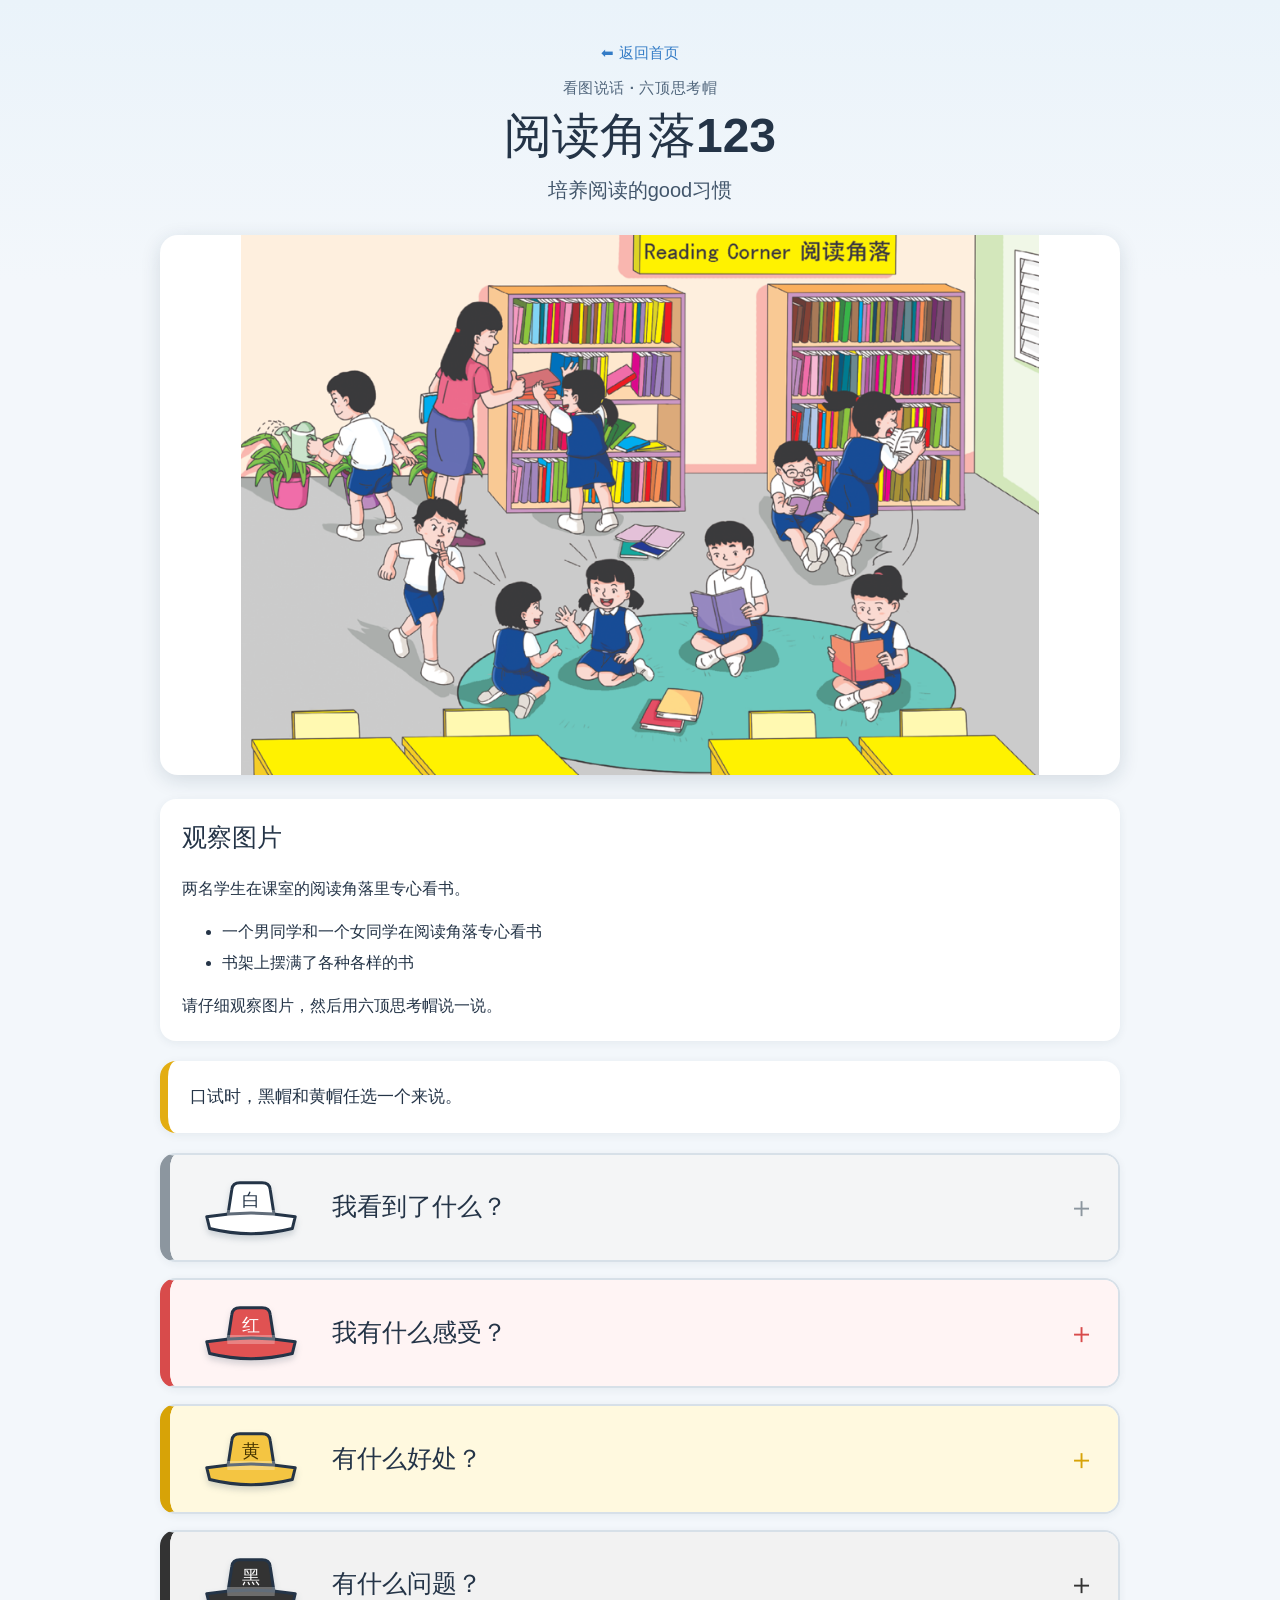
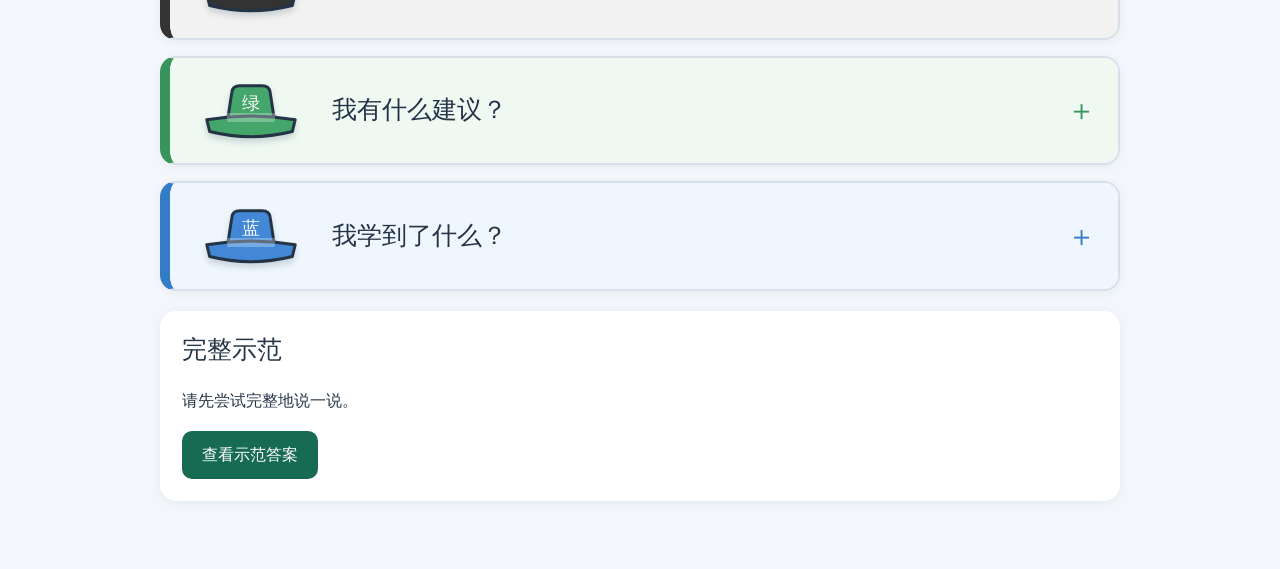
==== lessons/p3-reading-corner/index.html @ 95b69a46 "Initial commit" ====
<!doctype html>
<html lang="zh-Hans">
<head>
  <meta charset="UTF-8">
  <meta name="viewport" content="width=device-width, initial-scale=1">
  <meta name="theme-color" content="#f3f7fb">
  <title>阅读角落123 · 六顶思考帽</title>
  <link rel="stylesheet" href="../lesson.css">
</head>
<body>
  <main id="lesson-root" class="lesson"></main>

  <script src="data.js"></script>
  <script src="../lesson.js"></script>
</body>
</html>
---- lessons/lesson.css ----
/* ============================================================
   lesson.css — 所有课程共用的样式
   请勿在这里加入某一课特有的内容；课程内容一律放在各课的
   data.js 里。这个文件改一次，所有课程页面都会一起更新。
   ============================================================ */

:root {
  font-family:
    "Microsoft YaHei",
    "PingFang SC",
    "Noto Sans CJK SC",
    "Source Han Sans SC",
    Arial,
    sans-serif;

  color: #243447;
  background: #f3f7fb;
  font-synthesis: none;
}

* {
  box-sizing: border-box;
}

html {
  font-size: 16px;
  -webkit-text-size-adjust: 100%;
  text-size-adjust: 100%;
}

body {
  min-width: 280px;
  margin: 0;
  background: linear-gradient(180deg, #eaf3fa 0, #f3f7fb 280px);
  line-height: 1.65;
  overflow-wrap: break-word;
}

button,
audio {
  font: inherit;
}

.lesson {
  width: min(960px, calc(100% - 32px));
  margin: 0 auto;
  padding:
    max(32px, env(safe-area-inset-top))
    max(0px, env(safe-area-inset-right))
    max(48px, env(safe-area-inset-bottom))
    max(0px, env(safe-area-inset-left));
}

header {
  padding: 8px 16px 4px;
  text-align: center;
}

.back-link {
  display: inline-block;
  margin-bottom: 10px;
  color: #347cc6;
  font-weight: 700;
  text-decoration: none;
  font-size: 0.95rem;
}

.back-link:hover {
  text-decoration: underline;
}

.eyebrow {
  margin: 0 0 6px;
  color: #52677d;
  font-size: 0.95rem;
  font-weight: 700;
  letter-spacing: 0.04em;
}

h1 {
  margin: 0 0 8px;
  font-size: clamp(2rem, 5vw, 3rem);
  line-height: 1.25;
}

.theme {
  margin: 0;
  color: #42566b;
  font-size: clamp(1.05rem, 2.5vw, 1.25rem);
}

h2 {
  margin-top: 0;
  font-size: clamp(1.3rem, 3vw, 1.55rem);
  line-height: 1.4;
}

h3 {
  margin-bottom: 10px;
  font-size: 1.08rem;
}

.lesson-picture {
  display: block;
  width: 100%;
  aspect-ratio: 16 / 9;
  margin: 24px 0;
  border-radius: 18px;
  background: white;
  object-fit: contain;
  box-shadow: 0 5px 20px rgb(24 50 72 / 14%);
}

.instructions,
.choice-notice,
.final-answer {
  margin: 20px 0;
  padding: 22px;
  border-radius: 16px;
  background: white;
  box-shadow: 0 2px 10px rgb(24 50 72 / 7%);
}

.instructions p:last-child,
.final-answer p:last-child {
  margin-bottom: 0;
}

.instructions li {
  margin: 5px 0;
}

.choice-notice {
  border-left: 8px solid #e3ad12;
  font-size: 1.05rem;
  font-weight: 700;
}

/* ---- hat header (icon + short question inside <summary>) ---- */
.hat-visual-header {
  display: flex;
  grid-column: 1;
  grid-row: 1 / 3;
  gap: clamp(12px, 3vw, 22px);
  align-items: center;
  min-width: 0;
}

.hat-graphic {
  width: clamp(82px, 15vw, 118px);
  height: auto;
  flex: 0 0 auto;
  filter: drop-shadow(0 4px 3px rgb(24 50 72 / 18%));
}

.hat-short-question {
  color: #243447;
  font-size: clamp(1.15rem, 3.3vw, 1.55rem);
  font-weight: 750;
  line-height: 1.4;
}

.hat {
  --hat-color: #83909c;
  --hat-tint: #f6f7f8;

  margin: 16px 0;
  overflow: hidden;
  border: 2px solid #d7e0e8;
  border-left: 10px solid var(--hat-color);
  border-radius: 16px;
  background: white;
  box-shadow: 0 2px 8px rgb(24 50 72 / 6%);
}

.hat summary {
  display: grid;
  grid-template-columns: minmax(0, 1fr) auto;
  grid-template-rows: auto auto;
  column-gap: 16px;
  row-gap: 4px;
  align-items: center;
  min-height: 76px;
  padding: 16px 22px;
  list-style: none;
  background: var(--hat-tint);
  cursor: pointer;
  touch-action: manipulation;
  -webkit-tap-highlight-color: transparent;
  user-select: none;
}

.hat summary::-webkit-details-marker {
  display: none;
}

.hat summary::after {
  grid-column: 2;
  grid-row: 1 / 3;
  content: "＋";
  color: var(--hat-color);
  font-size: 1.8rem;
  font-weight: 700;
  line-height: 1;
}

.hat[open] summary::after {
  content: "−";
}

.hat-content {
  padding: 20px 22px 24px;
  border-top: 1px solid #e3e9ee;
}

.prompt {
  margin-top: 0;
  font-weight: 600;
}

.phrases {
  display: grid;
  grid-template-columns: repeat(2, minmax(0, 1fr));
  gap: 10px;
  padding: 0;
  list-style: none;
}

.phrase-item {
  display: grid;
  gap: 8px;
  align-content: start;
  min-width: 0;
  padding: 12px 14px;
  border: 1px solid #dbe4eb;
  border-radius: 10px;
  background: #f8fafc;
}

.practice {
  margin-top: 18px;
  color: #176b52;
  font-weight: 700;
}

.reveal-button {
  min-height: 48px;
  padding: 11px 20px;
  border: 0;
  border-radius: 10px;
  color: white;
  background: #176b52;
  font-weight: 700;
  cursor: pointer;
  touch-action: manipulation;
}

.reveal-button:active {
  transform: translateY(1px);
}

.reveal-button:focus-visible,
.hat summary:focus-visible {
  outline: 4px solid #85cdb6;
  outline-offset: 3px;
}

.model-answer {
  margin-top: 18px;
  padding: 18px;
  border: 1px solid #cee7dd;
  border-radius: 12px;
  background: #eef8f4;
  font-size: 1.05rem;
  line-height: 1.85;
}

.model-answer[hidden] {
  display: none;
}

.audio-unavailable {
  color: #687786;
  font-size: 0.95rem;
}

audio {
  display: block;
  width: min(100%, 440px);
  min-height: 44px;
  margin-top: 10px;
}

.hat-white {
  --hat-color: #8c969f;
  --hat-tint: #f4f5f6;
}

.hat-red {
  --hat-color: #d84b4b;
  --hat-tint: #fff4f4;
}

.hat-yellow {
  --hat-color: #d7a307;
  --hat-tint: #fff9df;
}

.hat-black {
  --hat-color: #333;
  --hat-tint: #f2f2f2;
}

.hat-green {
  --hat-color: #38945d;
  --hat-tint: #eff9f2;
}

.hat-blue {
  --hat-color: #347cc6;
  --hat-tint: #eff6fd;
}

@media (hover: hover) {
  .hat summary:hover {
    filter: brightness(0.98);
  }

  .reveal-button:hover {
    background: #10513e;
  }
}

@media (pointer: coarse) {
  .reveal-button {
    min-height: 52px;
  }

  .hat summary {
    min-height: 82px;
  }
}

@media (max-width: 480px) {
  .hat-visual-header {
    gap: 10px;
  }

  .hat-graphic {
    width: 72px;
  }

  .hat-short-question {
    font-size: 1.08rem;
  }
}

@media (max-width: 640px) {
  .lesson {
    width: min(100% - 20px, 960px);
    padding-top: 18px;
    padding-bottom: 32px;
  }

  header {
    padding-inline: 8px;
  }

  .lesson-picture {
    margin: 18px 0;
    border-radius: 12px;
  }

  .instructions,
  .choice-notice,
  .final-answer {
    margin: 14px 0;
    padding: 17px;
    border-radius: 12px;
  }

  .hat {
    margin: 12px 0;
    border-radius: 12px;
  }

  .hat summary {
    padding: 14px 16px;
  }

  .hat-content {
    padding: 17px 16px 20px;
  }

  .phrases {
    grid-template-columns: 1fr;
  }

  .reveal-button {
    width: 100%;
  }

  .model-answer {
    padding: 15px;
  }
}

@media (max-width: 360px) {
  .lesson {
    width: min(100% - 12px, 960px);
  }

  .hat summary {
    column-gap: 8px;
    padding-inline: 12px;
  }

  .hat-content {
    padding-inline: 12px;
  }

  .instructions,
  .choice-notice,
  .final-answer {
    padding: 14px;
  }
}

@media (prefers-reduced-motion: reduce) {
  *,
  *::before,
  *::after {
    scroll-behavior: auto !important;
    transition: none !important;
  }
}
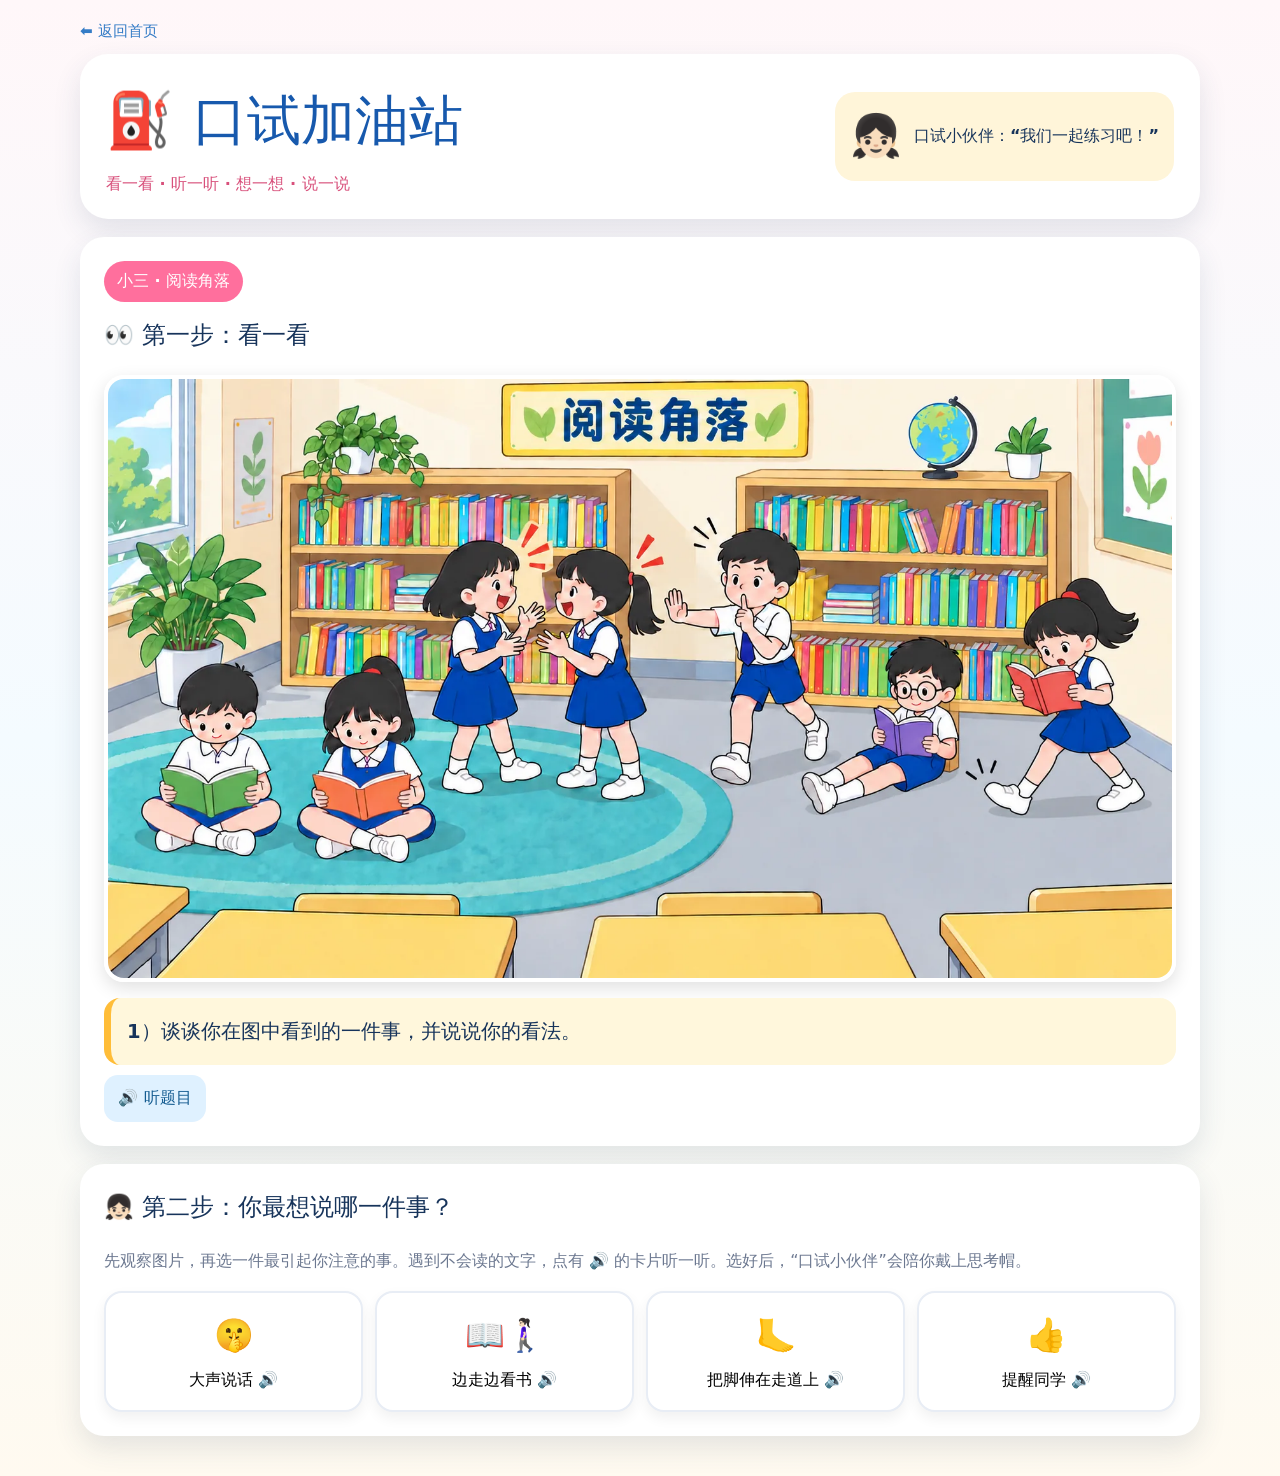
==== commit 6a5c49b5: "architecture pivot" ====
--- a/lessons/p3-reading-corner/index.html
+++ b/lessons/p3-reading-corner/index.html
@@ -8,7 +8,7 @@
   <link rel="stylesheet" href="../lesson.css">
 </head>
 <body>
-  <main id="lesson-root" class="lesson"></main>
+  <main id="lesson-root"></main>
 
   <script src="data.js"></script>
   <script src="../lesson.js"></script>
--- a/lessons/lesson.css
+++ b/lessons/lesson.css
@@ -1,20 +1,19 @@
 /* ============================================================
    lesson.css — 所有课程共用的样式
+   ------------------------------------------------------------
    请勿在这里加入某一课特有的内容；课程内容一律放在各课的
    data.js 里。这个文件改一次，所有课程页面都会一起更新。
+
+   2026-09 更新：课程模板改为「情境挑选 + 六顶思考帽 + 录音」的
+   样式（参考老师提供的「阅读角落」示范网页），取代旧版的固定
+   帮助词语卡片样式。
    ============================================================ */
 
 :root {
-  font-family:
-    "Microsoft YaHei",
-    "PingFang SC",
-    "Noto Sans CJK SC",
-    "Source Han Sans SC",
-    Arial,
-    sans-serif;
-
-  color: #243447;
-  background: #f3f7fb;
+  --ink: #17345b;
+  --muted: #6c7890;
+  --shadow: 0 12px 28px rgba(42, 67, 100, 0.12);
+  --radius: 24px;
   font-synthesis: none;
 }
 
@@ -23,15 +22,16 @@
 }
 
 html {
-  font-size: 16px;
   -webkit-text-size-adjust: 100%;
   text-size-adjust: 100%;
 }
 
 body {
+  margin: 0;
   min-width: 280px;
-  margin: 0;
-  background: linear-gradient(180deg, #eaf3fa 0, #f3f7fb 280px);
+  font-family: "Noto Sans SC", "PingFang SC", "Microsoft YaHei", system-ui, sans-serif;
+  color: var(--ink);
+  background: linear-gradient(180deg, #fff7f9, #f4fbff 50%, #fffaf0);
   line-height: 1.65;
   overflow-wrap: break-word;
 }
@@ -41,21 +41,21 @@
   font: inherit;
 }
 
-.lesson {
-  width: min(960px, calc(100% - 32px));
+img {
+  max-width: 100%;
+}
+
+.wrap {
+  width: min(1120px, calc(100% - 24px));
   margin: 0 auto;
   padding:
-    max(32px, env(safe-area-inset-top))
+    max(18px, env(safe-area-inset-top))
     max(0px, env(safe-area-inset-right))
-    max(48px, env(safe-area-inset-bottom))
+    max(40px, env(safe-area-inset-bottom))
     max(0px, env(safe-area-inset-left));
 }
 
-header {
-  padding: 8px 16px 4px;
-  text-align: center;
-}
-
+/* ---------- Header ---------- */
 .back-link {
   display: inline-block;
   margin-bottom: 10px;
@@ -69,361 +69,330 @@
   text-decoration: underline;
 }
 
-.eyebrow {
-  margin: 0 0 6px;
-  color: #52677d;
-  font-size: 0.95rem;
+.top {
+  background: white;
+  border-radius: 28px;
+  padding: 22px 26px;
+  box-shadow: var(--shadow);
+  display: flex;
+  justify-content: space-between;
+  gap: 16px;
+  align-items: center;
+  flex-wrap: wrap;
+}
+
+.brand h1 {
+  margin: 0;
+  font-size: clamp(2rem, 5vw, 3.4rem);
+  color: #1759ad;
+}
+
+.brand p {
+  margin: 5px 0 0;
+  font-weight: 800;
+  color: #d8507b;
+}
+
+.friend {
+  display: flex;
+  align-items: center;
+  gap: 12px;
+  background: #fff5d9;
+  padding: 10px 15px;
+  border-radius: 20px;
+  font-weight: 800;
+}
+
+.avatar {
+  font-size: 2.6rem;
+}
+
+/* ---------- Cards ---------- */
+.card {
+  background: white;
+  border-radius: var(--radius);
+  box-shadow: var(--shadow);
+  padding: 24px;
+  margin-top: 18px;
+}
+
+.card h2 {
+  margin-top: 0;
+  font-size: clamp(1.2rem, 3vw, 1.5rem);
+}
+
+.grade {
+  display: inline-block;
+  background: #ff6f9d;
+  color: white;
+  padding: 7px 13px;
+  border-radius: 999px;
+  font-weight: 900;
+}
+
+.picture {
+  width: 100%;
+  border-radius: 20px;
+  display: block;
+  margin: 16px 0;
+  border: 4px solid white;
+  box-shadow: 0 6px 18px rgba(0, 0, 0, 0.12);
+}
+
+.question {
+  font-size: 1.22rem;
+  font-weight: 900;
+  line-height: 1.8;
+  background: #fff7dc;
+  border-left: 7px solid #ffbd38;
+  padding: 16px;
+  border-radius: 16px;
+}
+
+.note {
+  color: var(--muted);
+  line-height: 1.7;
+}
+
+.speak {
+  border: 0;
+  background: #dff1ff;
+  color: #135b90;
+  border-radius: 14px;
+  padding: 10px 14px;
+  font-weight: 900;
+  cursor: pointer;
+  margin-top: 10px;
+  touch-action: manipulation;
+}
+
+.secondary {
+  border: 0;
+  background: #f0f2f5;
+  padding: 9px 12px;
+  border-radius: 12px;
+  font-weight: 800;
+  cursor: pointer;
+}
+
+/* ---------- Step 2: choose an event ---------- */
+.event-grid {
+  display: grid;
+  grid-template-columns: repeat(4, 1fr);
+  gap: 12px;
+  margin-top: 14px;
+}
+
+.event {
+  border: 2px solid #e8edf5;
+  background: #fff;
+  border-radius: 18px;
+  padding: 16px 10px;
+  cursor: pointer;
+  font-weight: 900;
+  min-height: 100px;
+  box-shadow: 0 6px 14px rgba(0, 0, 0, 0.06);
+  touch-action: manipulation;
+}
+
+.event:hover,
+.event.active {
+  border-color: #ff80a7;
+  background: #fff2f6;
+  transform: translateY(-2px);
+}
+
+.event .ico {
+  font-size: 2rem;
+  display: block;
+  margin-bottom: 6px;
+}
+
+/* ---------- Step 3: hats ---------- */
+.flow {
+  display: flex;
+  align-items: center;
+  gap: 8px;
+  flex-wrap: wrap;
+  margin: 16px 0;
+}
+
+.flow span {
+  font-weight: 900;
+}
+
+.flow .arrow {
+  color: #9aa5b4;
+  font-weight: 400;
+}
+
+.hats {
+  display: grid;
+  grid-template-columns: repeat(5, 1fr);
+  gap: 10px;
+}
+
+.hat {
+  border: 0;
+  border-radius: 18px;
+  padding: 15px 8px;
+  cursor: pointer;
+  font-weight: 900;
+  min-height: 108px;
+  box-shadow: 0 7px 14px rgba(0, 0, 0, 0.08);
+  touch-action: manipulation;
+}
+
+.hat.active {
+  outline: 5px solid rgba(36, 125, 255, 0.2);
+  transform: translateY(-2px);
+}
+
+.hat small {
+  display: block;
+  margin-top: 5px;
   font-weight: 700;
-  letter-spacing: 0.04em;
-}
-
-h1 {
-  margin: 0 0 8px;
-  font-size: clamp(2rem, 5vw, 3rem);
-  line-height: 1.25;
-}
-
-.theme {
-  margin: 0;
-  color: #42566b;
-  font-size: clamp(1.05rem, 2.5vw, 1.25rem);
-}
-
-h2 {
-  margin-top: 0;
-  font-size: clamp(1.3rem, 3vw, 1.55rem);
-  line-height: 1.4;
-}
-
-h3 {
-  margin-bottom: 10px;
-  font-size: 1.08rem;
-}
-
-.lesson-picture {
-  display: block;
-  width: 100%;
-  aspect-ratio: 16 / 9;
-  margin: 24px 0;
-  border-radius: 18px;
+}
+
+.hat.white { background: #fff; border: 2px solid #dfe3e8; }
+.hat.red { background: #ff9da8; }
+.hat.black { background: #333b49; color: #fff; }
+.hat.yellow { background: #ffe36c; }
+.hat.green { background: #8ee3a4; }
+.hat.blue { background: #8acbff; }
+
+.panel {
+  margin-top: 16px;
+  padding: 20px;
+  border-radius: 20px;
+  background: #f8fbff;
+  border: 2px solid #e4edf7;
+}
+
+.panel[hidden] {
+  display: none;
+}
+
+.panel h3 {
+  margin: 0 0 7px;
+}
+
+.prompt {
+  font-weight: 800;
+}
+
+.green-guide {
+  margin: 14px 0;
+  padding: 16px;
+  background: #effcf2;
+  border: 2px solid #b9e9c3;
+  border-radius: 16px;
+  line-height: 2;
+}
+
+.green-guide[hidden] {
+  display: none;
+}
+
+.words {
+  display: flex;
+  gap: 9px;
+  flex-wrap: wrap;
+  margin: 13px 0;
+}
+
+.word {
+  border: 1px solid #dfe6ef;
   background: white;
-  object-fit: contain;
-  box-shadow: 0 5px 20px rgb(24 50 72 / 14%);
-}
-
-.instructions,
-.choice-notice,
-.final-answer {
-  margin: 20px 0;
-  padding: 22px;
+  border-radius: 999px;
+  padding: 9px 12px;
+  cursor: pointer;
+  font-weight: 900;
+  touch-action: manipulation;
+}
+
+.sentence {
+  background: #fff6e8;
+  border-radius: 14px;
+  padding: 13px;
+  margin: 12px 0;
+  line-height: 1.7;
+}
+
+.example {
+  background: white;
   border-radius: 16px;
-  background: white;
-  box-shadow: 0 2px 10px rgb(24 50 72 / 7%);
-}
-
-.instructions p:last-child,
-.final-answer p:last-child {
-  margin-bottom: 0;
-}
-
-.instructions li {
-  margin: 5px 0;
-}
-
-.choice-notice {
-  border-left: 8px solid #e3ad12;
-  font-size: 1.05rem;
-  font-weight: 700;
-}
-
-/* ---- hat header (icon + short question inside <summary>) ---- */
-.hat-visual-header {
+  padding: 15px;
+  border: 1px solid #e5e9ef;
+  line-height: 1.85;
+}
+
+.example.hidden-text .answer {
+  filter: blur(7px);
+  user-select: none;
+}
+
+.actions {
   display: flex;
-  grid-column: 1;
-  grid-row: 1 / 3;
-  gap: clamp(12px, 3vw, 22px);
-  align-items: center;
-  min-width: 0;
-}
-
-.hat-graphic {
-  width: clamp(82px, 15vw, 118px);
-  height: auto;
-  flex: 0 0 auto;
-  filter: drop-shadow(0 4px 3px rgb(24 50 72 / 18%));
-}
-
-.hat-short-question {
-  color: #243447;
-  font-size: clamp(1.15rem, 3.3vw, 1.55rem);
-  font-weight: 750;
-  line-height: 1.4;
-}
-
-.hat {
-  --hat-color: #83909c;
-  --hat-tint: #f6f7f8;
-
-  margin: 16px 0;
-  overflow: hidden;
-  border: 2px solid #d7e0e8;
-  border-left: 10px solid var(--hat-color);
-  border-radius: 16px;
-  background: white;
-  box-shadow: 0 2px 8px rgb(24 50 72 / 6%);
-}
-
-.hat summary {
-  display: grid;
-  grid-template-columns: minmax(0, 1fr) auto;
-  grid-template-rows: auto auto;
-  column-gap: 16px;
-  row-gap: 4px;
-  align-items: center;
-  min-height: 76px;
-  padding: 16px 22px;
-  list-style: none;
-  background: var(--hat-tint);
-  cursor: pointer;
+  gap: 9px;
+  flex-wrap: wrap;
+  margin-top: 10px;
+}
+
+/* ---------- Step 4: record ---------- */
+.record-box {
+  text-align: center;
+  background: linear-gradient(135deg, #fff0f5, #edf7ff);
+}
+
+.record-btn {
+  border: 0;
+  border-radius: 999px;
+  padding: 17px 24px;
+  font-size: 1.12rem;
+  font-weight: 900;
+  cursor: pointer;
+  background: #ff5f85;
+  color: white;
   touch-action: manipulation;
-  -webkit-tap-highlight-color: transparent;
-  user-select: none;
-}
-
-.hat summary::-webkit-details-marker {
-  display: none;
-}
-
-.hat summary::after {
-  grid-column: 2;
-  grid-row: 1 / 3;
-  content: "＋";
-  color: var(--hat-color);
-  font-size: 1.8rem;
-  font-weight: 700;
-  line-height: 1;
-}
-
-.hat[open] summary::after {
-  content: "−";
-}
-
-.hat-content {
-  padding: 20px 22px 24px;
-  border-top: 1px solid #e3e9ee;
-}
-
-.prompt {
-  margin-top: 0;
-  font-weight: 600;
-}
-
-.phrases {
-  display: grid;
-  grid-template-columns: repeat(2, minmax(0, 1fr));
-  gap: 10px;
-  padding: 0;
-  list-style: none;
-}
-
-.phrase-item {
-  display: grid;
-  gap: 8px;
-  align-content: start;
-  min-width: 0;
-  padding: 12px 14px;
-  border: 1px solid #dbe4eb;
-  border-radius: 10px;
-  background: #f8fafc;
-}
-
-.practice {
-  margin-top: 18px;
-  color: #176b52;
-  font-weight: 700;
-}
-
-.reveal-button {
-  min-height: 48px;
-  padding: 11px 20px;
-  border: 0;
-  border-radius: 10px;
-  color: white;
-  background: #176b52;
-  font-weight: 700;
-  cursor: pointer;
-  touch-action: manipulation;
-}
-
-.reveal-button:active {
-  transform: translateY(1px);
-}
-
-.reveal-button:focus-visible,
-.hat summary:focus-visible {
-  outline: 4px solid #85cdb6;
-  outline-offset: 3px;
-}
-
-.model-answer {
-  margin-top: 18px;
-  padding: 18px;
-  border: 1px solid #cee7dd;
-  border-radius: 12px;
-  background: #eef8f4;
-  font-size: 1.05rem;
-  line-height: 1.85;
-}
-
-.model-answer[hidden] {
-  display: none;
-}
-
-.audio-unavailable {
-  color: #687786;
-  font-size: 0.95rem;
-}
-
-audio {
-  display: block;
-  width: min(100%, 440px);
-  min-height: 44px;
-  margin-top: 10px;
-}
-
-.hat-white {
-  --hat-color: #8c969f;
-  --hat-tint: #f4f5f6;
-}
-
-.hat-red {
-  --hat-color: #d84b4b;
-  --hat-tint: #fff4f4;
-}
-
-.hat-yellow {
-  --hat-color: #d7a307;
-  --hat-tint: #fff9df;
-}
-
-.hat-black {
-  --hat-color: #333;
-  --hat-tint: #f2f2f2;
-}
-
-.hat-green {
-  --hat-color: #38945d;
-  --hat-tint: #eff9f2;
-}
-
-.hat-blue {
-  --hat-color: #347cc6;
-  --hat-tint: #eff6fd;
-}
-
-@media (hover: hover) {
-  .hat summary:hover {
-    filter: brightness(0.98);
-  }
-
-  .reveal-button:hover {
-    background: #10513e;
-  }
-}
-
-@media (pointer: coarse) {
-  .reveal-button {
-    min-height: 52px;
-  }
-
-  .hat summary {
-    min-height: 82px;
-  }
-}
-
-@media (max-width: 480px) {
-  .hat-visual-header {
-    gap: 10px;
-  }
-
-  .hat-graphic {
-    width: 72px;
-  }
-
-  .hat-short-question {
-    font-size: 1.08rem;
-  }
-}
-
-@media (max-width: 640px) {
-  .lesson {
-    width: min(100% - 20px, 960px);
-    padding-top: 18px;
-    padding-bottom: 32px;
-  }
-
-  header {
-    padding-inline: 8px;
-  }
-
-  .lesson-picture {
-    margin: 18px 0;
-    border-radius: 12px;
-  }
-
-  .instructions,
-  .choice-notice,
-  .final-answer {
-    margin: 14px 0;
-    padding: 17px;
-    border-radius: 12px;
-  }
-
-  .hat {
-    margin: 12px 0;
-    border-radius: 12px;
-  }
-
-  .hat summary {
-    padding: 14px 16px;
-  }
-
-  .hat-content {
-    padding: 17px 16px 20px;
-  }
-
-  .phrases {
-    grid-template-columns: 1fr;
-  }
-
-  .reveal-button {
-    width: 100%;
-  }
-
-  .model-answer {
-    padding: 15px;
-  }
-}
-
-@media (max-width: 360px) {
-  .lesson {
-    width: min(100% - 12px, 960px);
-  }
-
-  .hat summary {
-    column-gap: 8px;
-    padding-inline: 12px;
-  }
-
-  .hat-content {
-    padding-inline: 12px;
-  }
-
-  .instructions,
-  .choice-notice,
-  .final-answer {
-    padding: 14px;
-  }
+}
+
+.record-btn.stop {
+  background: #3e4a5d;
+}
+
+.timer {
+  font-size: 1.4rem;
+  font-weight: 900;
+  margin: 12px;
+}
+
+.playback {
+  margin-top: 12px;
+  width: min(100%, 500px);
+}
+
+/* ---------- Challenge ---------- */
+.challenge {
+  background: #f1fae9;
+  border: 2px dashed #91c86d;
+}
+
+[hidden] {
+  display: none !important;
+}
+
+@media (max-width: 760px) {
+  .event-grid { grid-template-columns: 1fr 1fr; }
+  .hats { grid-template-columns: repeat(2, 1fr); }
+}
+
+@media (max-width: 440px) {
+  .wrap { width: min(100% - 16px, 1120px); }
+  .card { padding: 17px; }
+  .top { padding: 18px 20px; }
+  .event-grid { grid-template-columns: 1fr; }
+  .hats { grid-template-columns: 1fr 1fr; }
 }
 
 @media (prefers-reduced-motion: reduce) {
